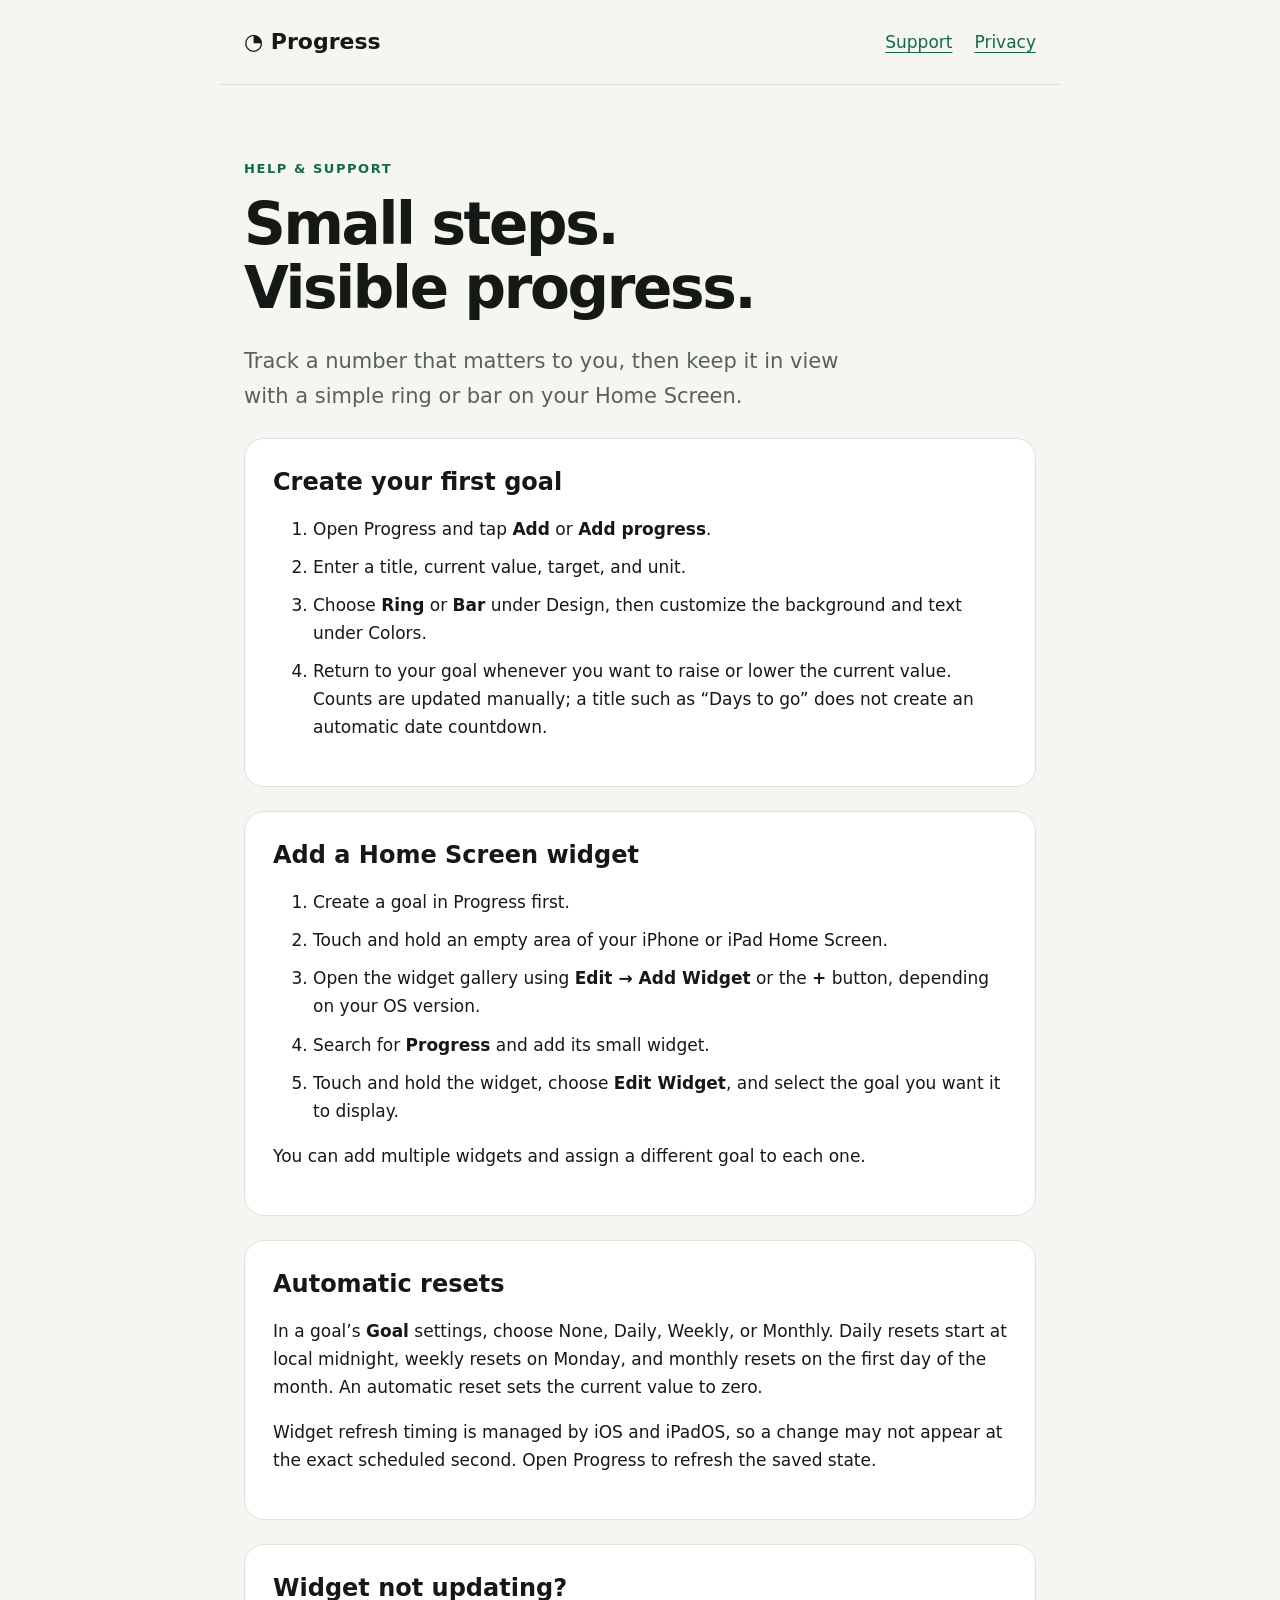
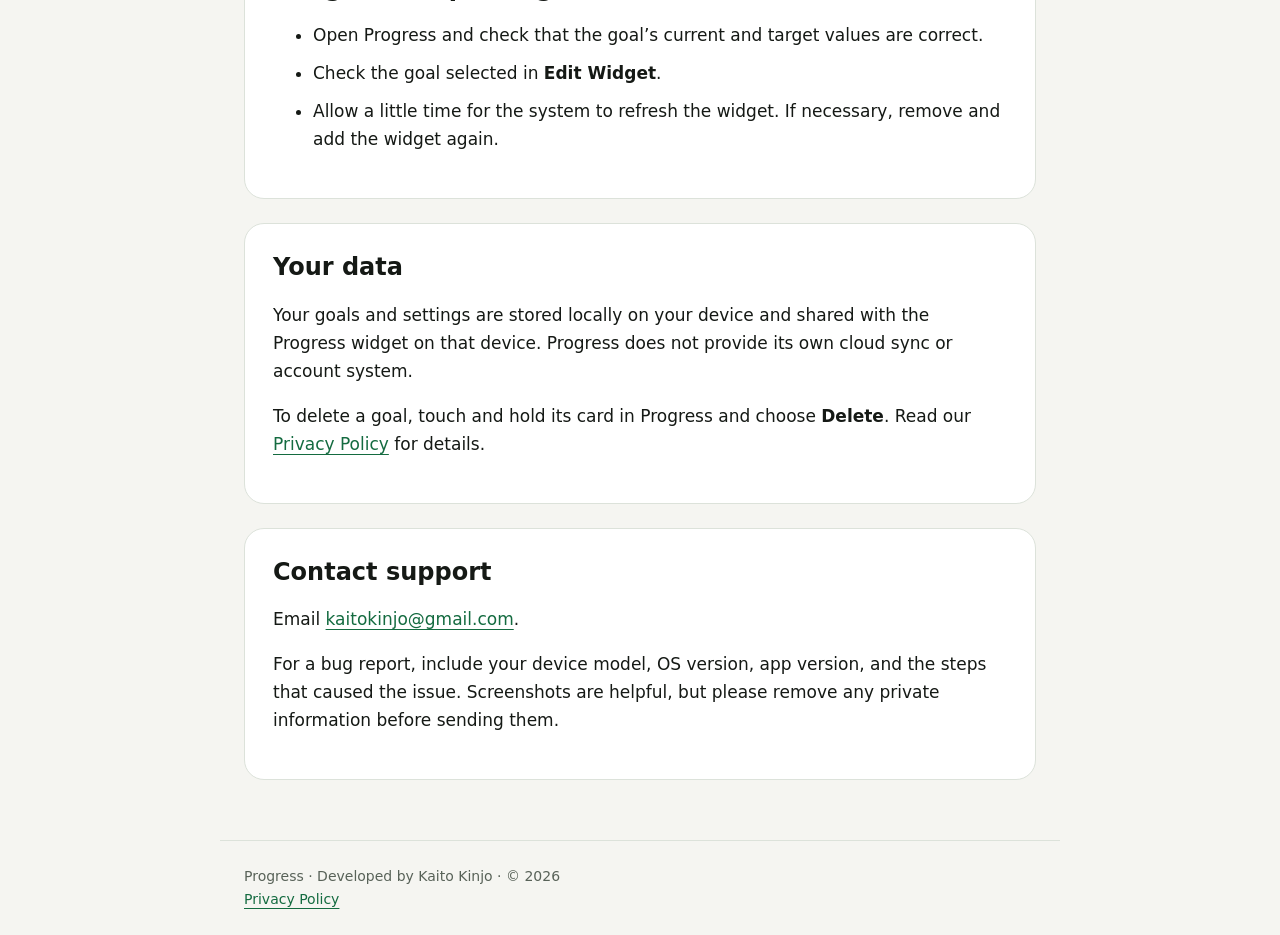
==== progress/index.html @ de984e95 "Publish Progress support and privacy pages" ====
<!doctype html>
<html lang="en"><head><meta charset="utf-8"><meta name="viewport" content="width=device-width,initial-scale=1"><title>Progress — Support</title><meta name="description" content="Help with Progress, the numeric goal tracker and Home Screen widget app for iPhone and iPad."><link rel="stylesheet" href="style.css"></head><body>
<header><a class="brand" href="./">◔ Progress</a><nav aria-label="Main navigation"><a href="./" aria-current="page">Support</a><a href="privacy.html">Privacy</a></nav></header>
<main><p class="eyebrow">Help &amp; support</p><h1>Small steps.<br>Visible progress.</h1><p class="intro">Track a number that matters to you, then keep it in view with a simple ring or bar on your Home Screen.</p>
<section class="card"><h2>Create your first goal</h2><ol><li>Open Progress and tap <strong>Add</strong> or <strong>Add progress</strong>.</li><li>Enter a title, current value, target, and unit.</li><li>Choose <strong>Ring</strong> or <strong>Bar</strong> under Design, then customize the background and text under Colors.</li><li>Return to your goal whenever you want to raise or lower the current value. Counts are updated manually; a title such as “Days to go” does not create an automatic date countdown.</li></ol></section>
<section class="card"><h2>Add a Home Screen widget</h2><ol><li>Create a goal in Progress first.</li><li>Touch and hold an empty area of your iPhone or iPad Home Screen.</li><li>Open the widget gallery using <strong>Edit → Add Widget</strong> or the <strong>+</strong> button, depending on your OS version.</li><li>Search for <strong>Progress</strong> and add its small widget.</li><li>Touch and hold the widget, choose <strong>Edit Widget</strong>, and select the goal you want it to display.</li></ol><p>You can add multiple widgets and assign a different goal to each one.</p></section>
<section class="card"><h2>Automatic resets</h2><p>In a goal’s <strong>Goal</strong> settings, choose None, Daily, Weekly, or Monthly. Daily resets start at local midnight, weekly resets on Monday, and monthly resets on the first day of the month. An automatic reset sets the current value to zero.</p><p>Widget refresh timing is managed by iOS and iPadOS, so a change may not appear at the exact scheduled second. Open Progress to refresh the saved state.</p></section>
<section class="card"><h2>Widget not updating?</h2><ul><li>Open Progress and check that the goal’s current and target values are correct.</li><li>Check the goal selected in <strong>Edit Widget</strong>.</li><li>Allow a little time for the system to refresh the widget. If necessary, remove and add the widget again.</li></ul></section>
<section class="card"><h2>Your data</h2><p>Your goals and settings are stored locally on your device and shared with the Progress widget on that device. Progress does not provide its own cloud sync or account system.</p><p>To delete a goal, touch and hold its card in Progress and choose <strong>Delete</strong>. Read our <a href="privacy.html">Privacy Policy</a> for details.</p></section>
<section class="card"><h2>Contact support</h2><p class="contact">Email <a href="mailto:kaitokinjo@gmail.com">kaitokinjo@gmail.com</a>.</p><p>For a bug report, include your device model, OS version, app version, and the steps that caused the issue. Screenshots are helpful, but please remove any private information before sending them.</p></section>
</main><footer>Progress · Developed by Kaito Kinjo · © 2026<br><a href="privacy.html">Privacy Policy</a></footer></body></html>
---- progress/style.css ----
:root{color-scheme:light dark;--bg:#f5f5f1;--card:#fff;--ink:#151915;--muted:#586258;--accent:#146b40;--line:#dce2da}*{box-sizing:border-box}body{margin:0;background:var(--bg);color:var(--ink);font:17px/1.65 system-ui,-apple-system,BlinkMacSystemFont,"Segoe UI",sans-serif}a{color:var(--accent);text-underline-offset:4px}a:focus-visible{outline:3px solid var(--accent);outline-offset:5px}header,main,footer{max-width:840px;margin:auto;padding:24px}header{display:flex;justify-content:space-between;align-items:center;gap:20px;border-bottom:1px solid var(--line)}.brand{font-weight:750;color:var(--ink);font-size:22px;text-decoration:none}nav{display:flex;gap:22px}main{padding-top:60px;padding-bottom:60px}h1{font-size:clamp(36px,7vw,58px);line-height:1.1;letter-spacing:-.04em;margin:12px 0 24px}h2{font-size:24px;line-height:1.3;margin:0 0 16px}.eyebrow{color:var(--accent);font-weight:650;font-size:13px;letter-spacing:.12em;text-transform:uppercase}.intro{font-size:21px;color:var(--muted);max-width:640px}.card{background:var(--card);padding:28px;border:1px solid var(--line);border-radius:20px;margin-top:24px}li+li{margin-top:10px}footer{border-top:1px solid var(--line);color:var(--muted);font-size:14px}.date{color:var(--muted);font-size:14px}.contact{overflow-wrap:anywhere}@media(prefers-color-scheme:dark){:root{--bg:#111611;--card:#1a211a;--ink:#f1f5ef;--muted:#b6c1b5;--accent:#82dea4;--line:#344134}}@media(max-width:480px){header,main,footer{padding-left:20px;padding-right:20px}nav{gap:14px;font-size:15px}.card{padding:22px}main{padding-top:36px}}
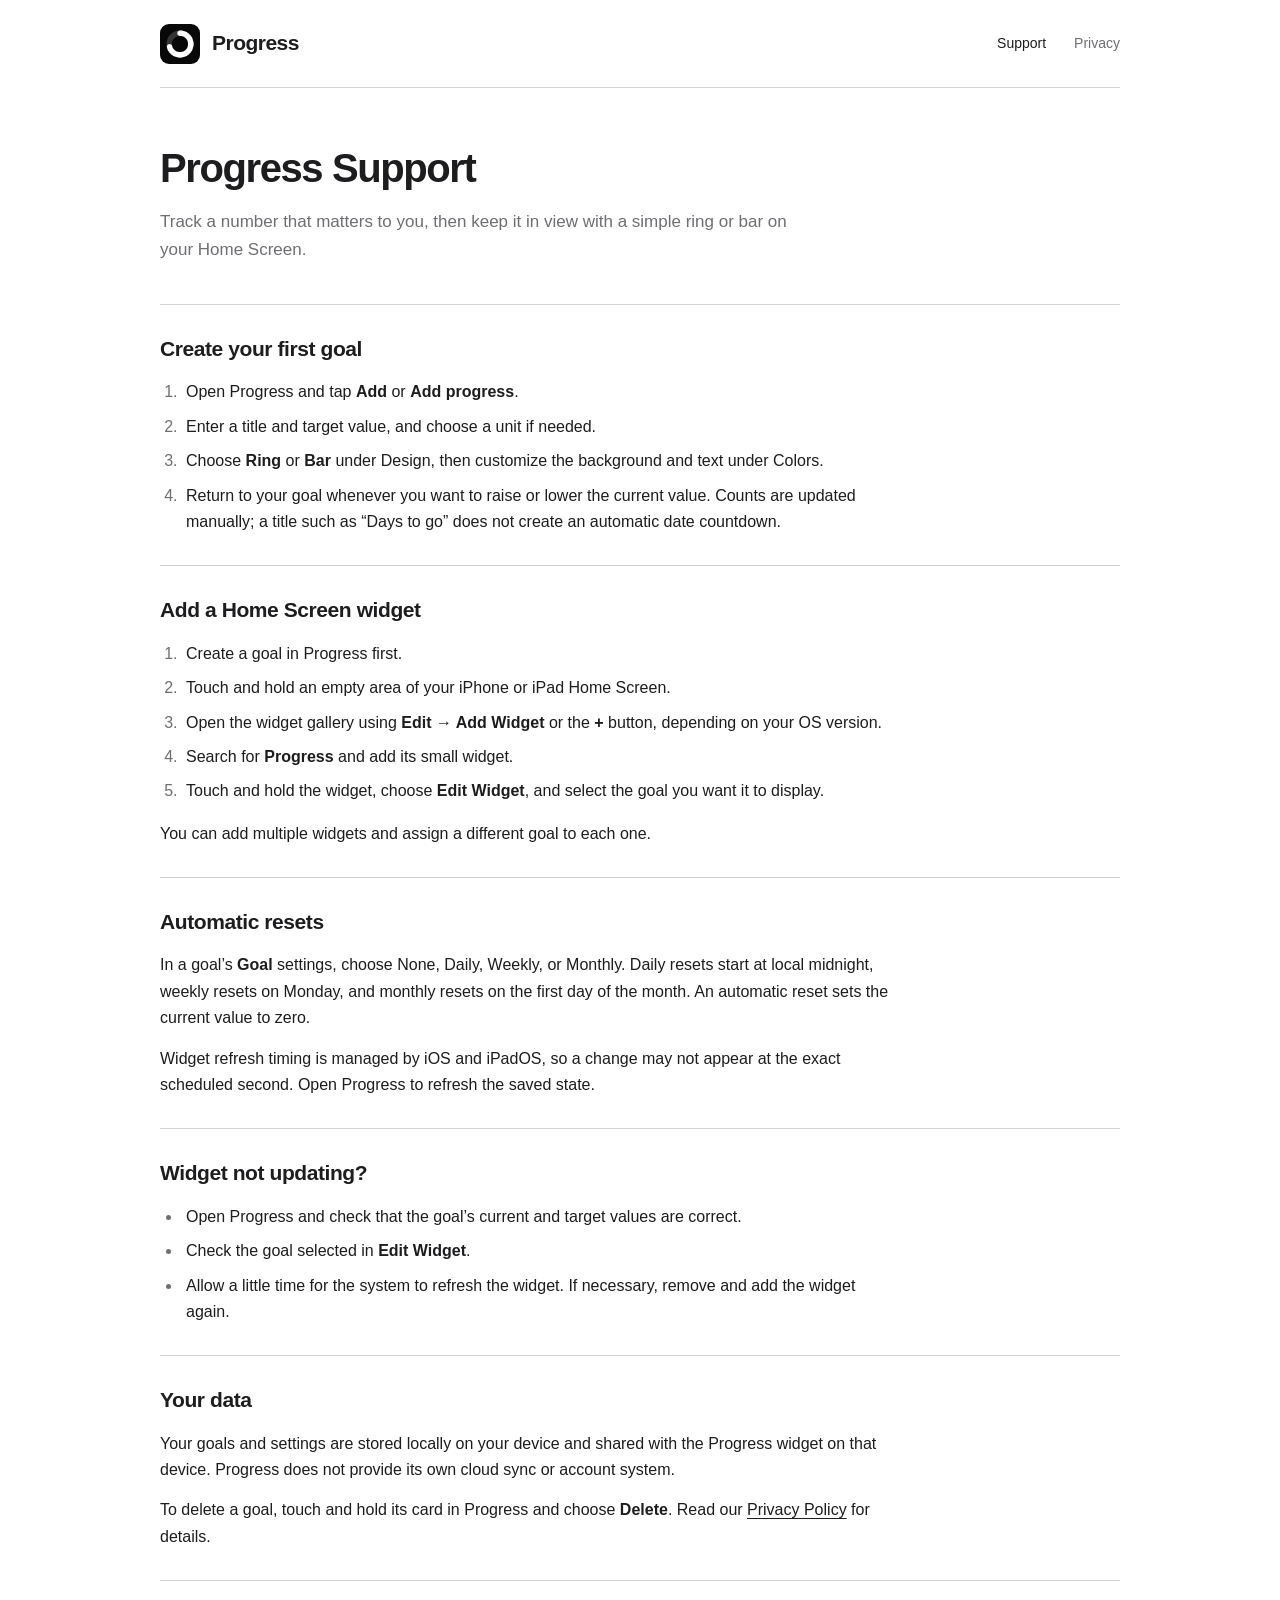
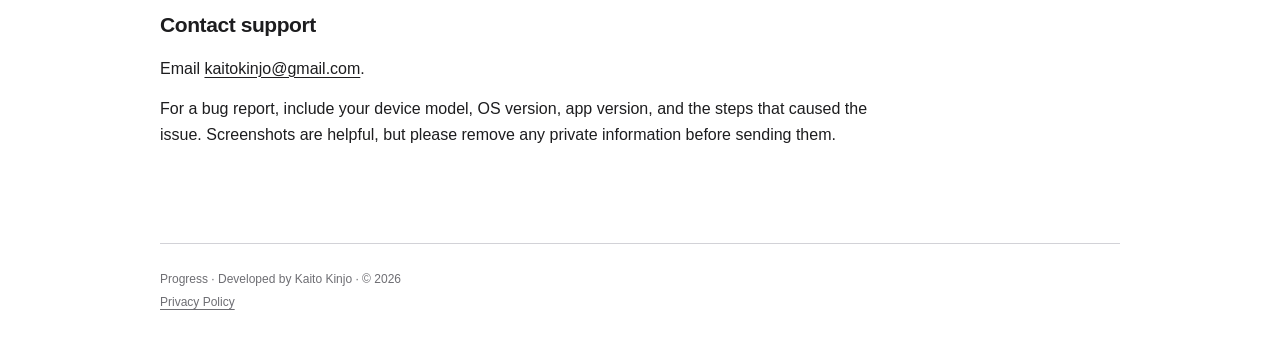
==== commit 2dc94bbe: "Refine Progress support pages with monochrome design and app icon" ====
--- a/progress/index.html
+++ b/progress/index.html
@@ -1,8 +1,8 @@
 <!doctype html>
-<html lang="en"><head><meta charset="utf-8"><meta name="viewport" content="width=device-width,initial-scale=1"><title>Progress — Support</title><meta name="description" content="Help with Progress, the numeric goal tracker and Home Screen widget app for iPhone and iPad."><link rel="stylesheet" href="style.css"></head><body>
-<header><a class="brand" href="./">◔ Progress</a><nav aria-label="Main navigation"><a href="./" aria-current="page">Support</a><a href="privacy.html">Privacy</a></nav></header>
-<main><p class="eyebrow">Help &amp; support</p><h1>Small steps.<br>Visible progress.</h1><p class="intro">Track a number that matters to you, then keep it in view with a simple ring or bar on your Home Screen.</p>
-<section class="card"><h2>Create your first goal</h2><ol><li>Open Progress and tap <strong>Add</strong> or <strong>Add progress</strong>.</li><li>Enter a title, current value, target, and unit.</li><li>Choose <strong>Ring</strong> or <strong>Bar</strong> under Design, then customize the background and text under Colors.</li><li>Return to your goal whenever you want to raise or lower the current value. Counts are updated manually; a title such as “Days to go” does not create an automatic date countdown.</li></ol></section>
+<html lang="en"><head><meta charset="utf-8"><meta name="viewport" content="width=device-width,initial-scale=1"><title>Progress — Support</title><meta name="description" content="Help with Progress, the numeric goal tracker and Home Screen widget app for iPhone and iPad."><link rel="icon" type="image/png" href="app-icon.png"><link rel="apple-touch-icon" href="app-icon.png"><link rel="stylesheet" href="style.css?v=20261026"></head><body>
+<header><a class="brand" href="./"><img src="app-icon.png" width="40" height="40" alt="">Progress</a><nav aria-label="Main navigation"><a href="./" aria-current="page">Support</a><a href="privacy.html">Privacy</a></nav></header>
+<main><h1>Progress Support</h1><p class="intro">Track a number that matters to you, then keep it in view with a simple ring or bar on your Home Screen.</p>
+<section class="card"><h2>Create your first goal</h2><ol><li>Open Progress and tap <strong>Add</strong> or <strong>Add progress</strong>.</li><li>Enter a title and target value, and choose a unit if needed.</li><li>Choose <strong>Ring</strong> or <strong>Bar</strong> under Design, then customize the background and text under Colors.</li><li>Return to your goal whenever you want to raise or lower the current value. Counts are updated manually; a title such as “Days to go” does not create an automatic date countdown.</li></ol></section>
 <section class="card"><h2>Add a Home Screen widget</h2><ol><li>Create a goal in Progress first.</li><li>Touch and hold an empty area of your iPhone or iPad Home Screen.</li><li>Open the widget gallery using <strong>Edit → Add Widget</strong> or the <strong>+</strong> button, depending on your OS version.</li><li>Search for <strong>Progress</strong> and add its small widget.</li><li>Touch and hold the widget, choose <strong>Edit Widget</strong>, and select the goal you want it to display.</li></ol><p>You can add multiple widgets and assign a different goal to each one.</p></section>
 <section class="card"><h2>Automatic resets</h2><p>In a goal’s <strong>Goal</strong> settings, choose None, Daily, Weekly, or Monthly. Daily resets start at local midnight, weekly resets on Monday, and monthly resets on the first day of the month. An automatic reset sets the current value to zero.</p><p>Widget refresh timing is managed by iOS and iPadOS, so a change may not appear at the exact scheduled second. Open Progress to refresh the saved state.</p></section>
 <section class="card"><h2>Widget not updating?</h2><ul><li>Open Progress and check that the goal’s current and target values are correct.</li><li>Check the goal selected in <strong>Edit Widget</strong>.</li><li>Allow a little time for the system to refresh the widget. If necessary, remove and add the widget again.</li></ul></section>
--- a/progress/style.css
+++ b/progress/style.css
@@ -1 +1,50 @@
-:root{color-scheme:light dark;--bg:#f5f5f1;--card:#fff;--ink:#151915;--muted:#586258;--accent:#146b40;--line:#dce2da}*{box-sizing:border-box}body{margin:0;background:var(--bg);color:var(--ink);font:17px/1.65 system-ui,-apple-system,BlinkMacSystemFont,"Segoe UI",sans-serif}a{color:var(--accent);text-underline-offset:4px}a:focus-visible{outline:3px solid var(--accent);outline-offset:5px}header,main,footer{max-width:840px;margin:auto;padding:24px}header{display:flex;justify-content:space-between;align-items:center;gap:20px;border-bottom:1px solid var(--line)}.brand{font-weight:750;color:var(--ink);font-size:22px;text-decoration:none}nav{display:flex;gap:22px}main{padding-top:60px;padding-bottom:60px}h1{font-size:clamp(36px,7vw,58px);line-height:1.1;letter-spacing:-.04em;margin:12px 0 24px}h2{font-size:24px;line-height:1.3;margin:0 0 16px}.eyebrow{color:var(--accent);font-weight:650;font-size:13px;letter-spacing:.12em;text-transform:uppercase}.intro{font-size:21px;color:var(--muted);max-width:640px}.card{background:var(--card);padding:28px;border:1px solid var(--line);border-radius:20px;margin-top:24px}li+li{margin-top:10px}footer{border-top:1px solid var(--line);color:var(--muted);font-size:14px}.date{color:var(--muted);font-size:14px}.contact{overflow-wrap:anywhere}@media(prefers-color-scheme:dark){:root{--bg:#111611;--card:#1a211a;--ink:#f1f5ef;--muted:#b6c1b5;--accent:#82dea4;--line:#344134}}@media(max-width:480px){header,main,footer{padding-left:20px;padding-right:20px}nav{gap:14px;font-size:15px}.card{padding:22px}main{padding-top:36px}}
+:root {
+  color-scheme: light dark;
+  --bg: #fff;
+  --ink: #1d1d1f;
+  --muted: #6e6e73;
+  --line: #d2d2d7;
+  --soft: #f5f5f7;
+}
+* { box-sizing: border-box; }
+body { margin: 0; background: var(--bg); color: var(--ink); font: 16px/1.65 -apple-system, BlinkMacSystemFont, "Segoe UI", sans-serif; -webkit-font-smoothing: antialiased; }
+a { color: var(--ink); text-underline-offset: 3px; text-decoration-thickness: 1px; }
+a:hover { color: var(--muted); }
+a:focus-visible { outline: 2px solid var(--ink); outline-offset: 5px; border-radius: 2px; }
+header, main, footer { width: min(100% - 64px, 960px); margin-inline: auto; }
+header { min-height: 88px; display: flex; align-items: center; justify-content: space-between; gap: 24px; border-bottom: 1px solid var(--line); }
+.brand { display: inline-flex; align-items: center; gap: 12px; font-size: 21px; font-weight: 600; letter-spacing: -.025em; text-decoration: none; }
+.brand img { width: 40px; height: 40px; border-radius: 9px; }
+nav { display: flex; gap: 28px; font-size: 14px; }
+nav a { color: var(--muted); text-decoration: none; padding-block: 12px; }
+nav a[aria-current="page"] { color: var(--ink); }
+main { padding-block: 56px 64px; }
+h1 { font-size: clamp(30px, 5vw, 40px); font-weight: 600; line-height: 1.2; letter-spacing: -.035em; margin: 0 0 16px; }
+h2 { font-size: 21px; font-weight: 600; line-height: 1.35; letter-spacing: -.02em; margin: 0 0 16px; }
+p { margin: 0 0 14px; }
+.intro { font-size: 17px; color: var(--muted); max-width: 660px; margin-bottom: 40px; }
+.card { border-top: 1px solid var(--line); padding-block: 30px; }
+.card p, .card ol, .card ul { max-width: 740px; }
+.card > :last-child { margin-bottom: 0; }
+.card ol, .card ul { padding-left: 22px; margin-block: 0 16px; }
+li { padding-left: 4px; }
+li + li { margin-top: 8px; }
+li::marker { color: var(--muted); }
+strong { font-weight: 600; }
+.date { color: var(--muted); font-size: 13px; margin-bottom: 20px; }
+.contact { overflow-wrap: anywhere; }
+footer { border-top: 1px solid var(--line); padding-block: 24px 36px; color: var(--muted); font-size: 12px; line-height: 1.9; }
+footer a { color: var(--muted); }
+@media (prefers-color-scheme: dark) {
+  :root { --bg: #161617; --ink: #f5f5f7; --muted: #a1a1a6; --line: #424245; --soft: #1d1d1f; }
+}
+@media (max-width: 520px) {
+  header, main, footer { width: calc(100% - 40px); }
+  header { min-height: 76px; gap: 16px; }
+  .brand { font-size: 19px; gap: 9px; }
+  .brand img { width: 34px; height: 34px; border-radius: 8px; }
+  nav { gap: 16px; font-size: 13px; }
+  main { padding-block: 36px 40px; }
+  .intro { margin-bottom: 32px; }
+  .card { padding-block: 26px; }
+}
